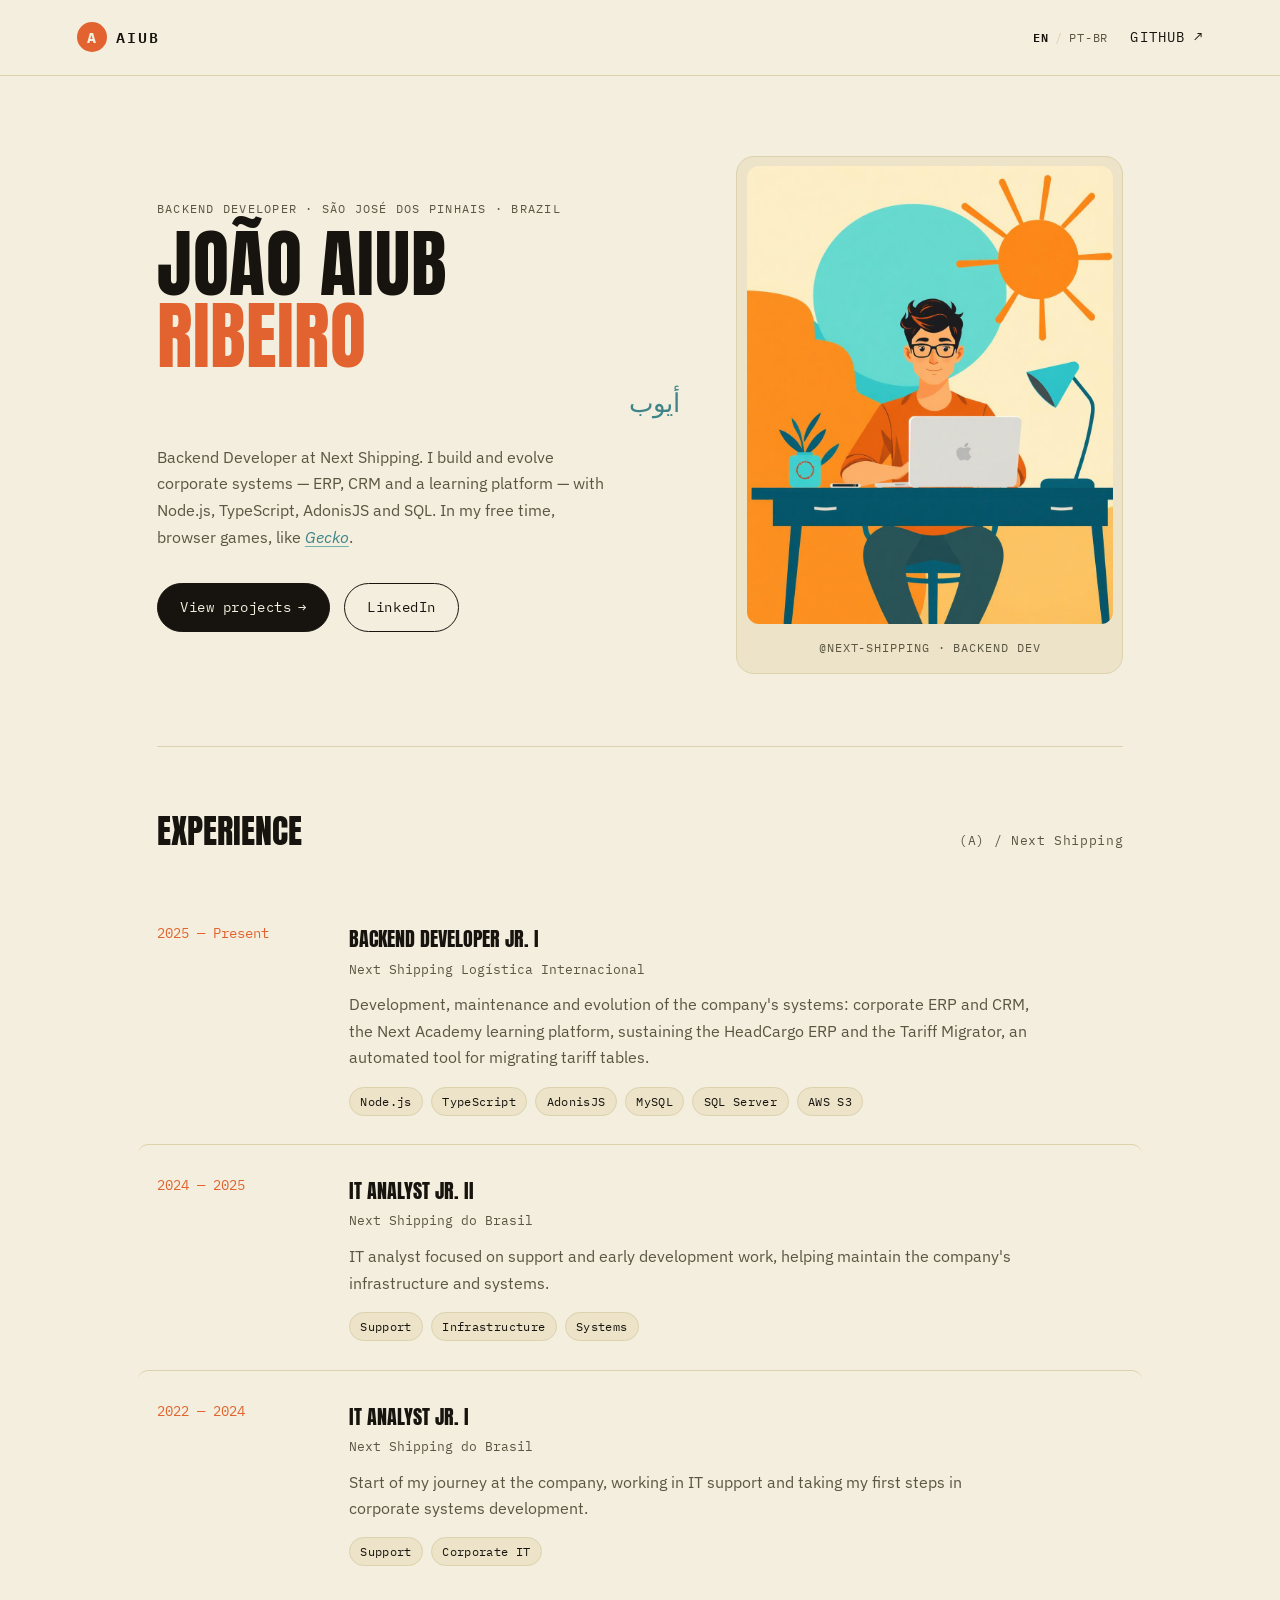
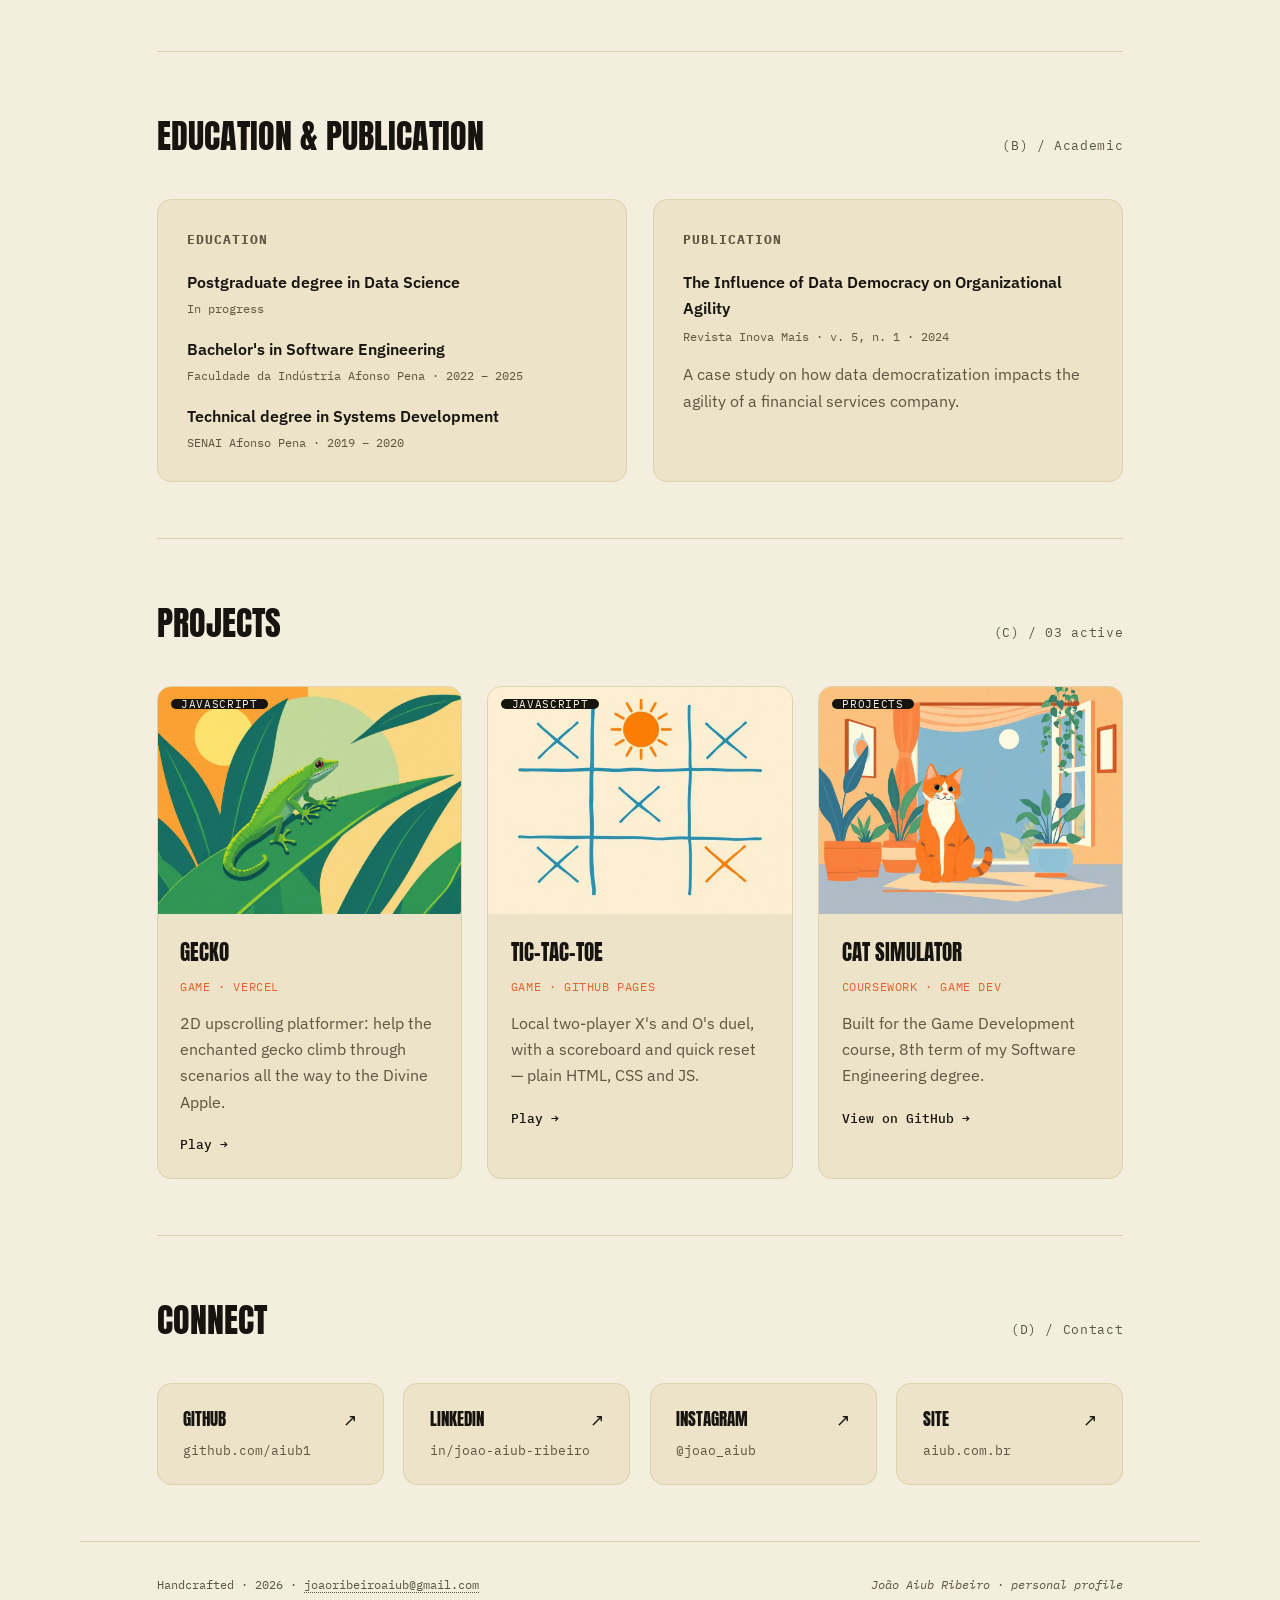
==== index.html @ 694c7167 "Add personal portfolio site (EN default, PT-BR toggle) Landing page with about/experience/education/" ====
<!DOCTYPE html>
<html lang="en">
<head>
<meta charset="UTF-8">
<meta name="viewport" content="width=device-width, initial-scale=1.0">
<title>João Aiub Ribeiro — Backend Developer</title>
<meta name="description" content="Portfolio of João Aiub Ribeiro, Backend Developer working with Node.js and TypeScript.">
<link rel="icon" href="data:image/svg+xml,<svg xmlns=%22http://www.w3.org/2000/svg%22 viewBox=%220 0 100 100%22><rect width=%22100%22 height=%22100%22 rx=%2220%22 fill=%22%23E2632F%22/><text x=%2250%22 y=%2270%22 font-size=%2260%22 font-family=%22sans-serif%22 font-weight=%22900%22 fill=%22%23FBF6E9%22 text-anchor=%22middle%22>A</text></svg>">
<link rel="preconnect" href="https://fonts.googleapis.com">
<link rel="preconnect" href="https://fonts.gstatic.com" crossorigin>
<link href="https://fonts.googleapis.com/css2?family=Anton&family=IBM+Plex+Mono:wght@400;500;600&family=IBM+Plex+Sans:wght@400;500;600;700&display=swap" rel="stylesheet">
<link rel="stylesheet" href="style.css">
</head>
<body>

<header class="nav">
  <a href="#top" class="brand">
    <span class="brand-mark">A</span>
    <span class="brand-word">AIUB</span>
  </a>
  <div class="nav-right">
    <div class="lang-switch">
      <span class="lang-current">EN</span>
      <span class="lang-sep">/</span>
      <a href="pt.html">PT-BR</a>
    </div>
    <a class="nav-link" href="https://github.com/aiub1" target="_blank" rel="noopener">GITHUB <span class="arrow">↗</span></a>
  </div>
</header>

<main>

  <section id="top" class="hero">
    <div class="hero-text">
      <p class="eyebrow">Backend Developer · São José dos Pinhais · Brazil</p>
      <h1 class="hero-name">
        JOÃO AIUB<br><span class="accent-ink">RIBEIRO</span>
      </h1>
      <p class="hero-arabic" dir="rtl" lang="ar">أيوب</p>
      <p class="hero-desc">
        Backend Developer at Next Shipping. I build and evolve corporate systems —
        ERP, CRM and a learning platform — with Node.js, TypeScript, AdonisJS and SQL.
        In my free time, browser games, like
        <a class="inline-link" href="https://gecko-html.vercel.app" target="_blank" rel="noopener">Gecko</a>.
      </p>
      <div class="hero-actions">
        <a class="btn btn-solid" href="#projects">View projects <span class="arrow">→</span></a>
        <a class="btn btn-outline" href="https://www.linkedin.com/in/joao-aiub-ribeiro-6a6522212" target="_blank" rel="noopener">LinkedIn</a>
      </div>
    </div>

    <figure class="hero-figure">
      <img src="assets/hero-desk.jpg" alt="Illustration of João working on a laptop, with a sun and a plant around him">
      <figcaption>@next-shipping · backend dev</figcaption>
    </figure>
  </section>

  <section class="section" id="experience">
    <div class="section-head">
      <h2>Experience</h2>
      <span class="section-index">(A) / Next Shipping</span>
    </div>

    <ol class="timeline">
      <li class="timeline-item">
        <div class="timeline-when">2025 — Present</div>
        <div class="timeline-body">
          <h3>Backend Developer Jr. I</h3>
          <p class="timeline-org">Next Shipping Logística Internacional</p>
          <p>Development, maintenance and evolution of the company's systems: corporate ERP and CRM, the Next Academy learning platform, sustaining the HeadCargo ERP and the Tariff Migrator, an automated tool for migrating tariff tables.</p>
          <div class="tags">
            <span>Node.js</span><span>TypeScript</span><span>AdonisJS</span><span>MySQL</span><span>SQL Server</span><span>AWS S3</span>
          </div>
        </div>
      </li>
      <li class="timeline-item">
        <div class="timeline-when">2024 — 2025</div>
        <div class="timeline-body">
          <h3>IT Analyst Jr. II</h3>
          <p class="timeline-org">Next Shipping do Brasil</p>
          <p>IT analyst focused on support and early development work, helping maintain the company's infrastructure and systems.</p>
          <div class="tags">
            <span>Support</span><span>Infrastructure</span><span>Systems</span>
          </div>
        </div>
      </li>
      <li class="timeline-item">
        <div class="timeline-when">2022 — 2024</div>
        <div class="timeline-body">
          <h3>IT Analyst Jr. I</h3>
          <p class="timeline-org">Next Shipping do Brasil</p>
          <p>Start of my journey at the company, working in IT support and taking my first steps in corporate systems development.</p>
          <div class="tags">
            <span>Support</span><span>Corporate IT</span>
          </div>
        </div>
      </li>
    </ol>
  </section>

  <section class="section" id="education">
    <div class="section-head">
      <h2>Education &amp; Publication</h2>
      <span class="section-index">(B) / Academic</span>
    </div>

    <div class="grid-2">
      <div class="card">
        <h3 class="card-label">Education</h3>
        <div class="edu-item">
          <p class="edu-title">Postgraduate degree in Data Science</p>
          <p class="edu-meta">In progress</p>
        </div>
        <div class="edu-item">
          <p class="edu-title">Bachelor's in Software Engineering</p>
          <p class="edu-meta">Faculdade da Indústria Afonso Pena · 2022 – 2025</p>
        </div>
        <div class="edu-item">
          <p class="edu-title">Technical degree in Systems Development</p>
          <p class="edu-meta">SENAI Afonso Pena · 2019 – 2020</p>
        </div>
      </div>

      <div class="card">
        <h3 class="card-label">Publication</h3>
        <p class="pub-title">The Influence of Data Democracy on Organizational Agility</p>
        <p class="edu-meta">Revista Inova Mais · v. 5, n. 1 · 2024</p>
        <p class="pub-desc">A case study on how data democratization impacts the agility of a financial services company.</p>
      </div>
    </div>
  </section>

  <section class="section" id="projects">
    <div class="section-head">
      <h2>Projects</h2>
      <span class="section-index">(C) / 03 active</span>
    </div>

    <div class="projects-grid">

      <a class="project-card" href="https://gecko-html.vercel.app" target="_blank" rel="noopener">
        <div class="project-media">
          <span class="chip">JavaScript</span>
          <img src="assets/project-gecko.jpg" alt="Illustration of a green gecko on a leaf, from the Jumping Gecko game">
        </div>
        <div class="project-body">
          <h3>Gecko</h3>
          <p class="project-sub">Game · Vercel</p>
          <p>2D upscrolling platformer: help the enchanted gecko climb through scenarios all the way to the Divine Apple.</p>
          <span class="project-link">Play <span class="arrow">→</span></span>
        </div>
      </a>

      <a class="project-card" href="https://aiub1.github.io/jogo_da_velha/" target="_blank" rel="noopener">
        <div class="project-media">
          <span class="chip">JavaScript</span>
          <img src="assets/project-tictactoe.jpg" alt="Illustration of a hand-drawn tic-tac-toe board with orange X and blue O">
        </div>
        <div class="project-body">
          <h3>Tic-Tac-Toe</h3>
          <p class="project-sub">Game · GitHub Pages</p>
          <p>Local two-player X's and O's duel, with a scoreboard and quick reset — plain HTML, CSS and JS.</p>
          <span class="project-link">Play <span class="arrow">→</span></span>
        </div>
      </a>

      <a class="project-card" href="https://github.com/aiub1/cat_simulator" target="_blank" rel="noopener">
        <div class="project-media">
          <span class="chip">Projects</span>
          <img src="assets/project-cat.jpg" alt="Illustration of an orange cat sitting in a room with plants and a moonlit window">
        </div>
        <div class="project-body">
          <h3>Cat Simulator</h3>
          <p class="project-sub">Coursework · Game Dev</p>
          <p>Built for the Game Development course, 8th term of my Software Engineering degree.</p>
          <span class="project-link">View on GitHub <span class="arrow">→</span></span>
        </div>
      </a>

    </div>
  </section>

  <section class="section" id="connect">
    <div class="section-head">
      <h2>Connect</h2>
      <span class="section-index">(D) / Contact</span>
    </div>

    <div class="grid-4">
      <a class="contact-card" href="https://github.com/aiub1" target="_blank" rel="noopener">
        <span class="contact-title">GitHub<span class="arrow">↗</span></span>
        <span class="contact-meta">github.com/aiub1</span>
      </a>
      <a class="contact-card" href="https://www.linkedin.com/in/joao-aiub-ribeiro-6a6522212" target="_blank" rel="noopener">
        <span class="contact-title">LinkedIn<span class="arrow">↗</span></span>
        <span class="contact-meta">in/joao-aiub-ribeiro</span>
      </a>
      <a class="contact-card" href="https://instagram.com/joao_aiub" target="_blank" rel="noopener">
        <span class="contact-title">Instagram<span class="arrow">↗</span></span>
        <span class="contact-meta">@joao_aiub</span>
      </a>
      <a class="contact-card" href="#top">
        <span class="contact-title">Site<span class="arrow">↗</span></span>
        <span class="contact-meta">aiub.com.br</span>
      </a>
    </div>
  </section>

</main>

<footer class="footer">
  <span>Handcrafted · <span id="year"></span> · <a class="footer-mail" href="mailto:joaoribeiroaiub@gmail.com">joaoribeiroaiub@gmail.com</a></span>
  <span class="footer-sig">João Aiub Ribeiro · personal profile</span>
</footer>

<script src="script.js"></script>
</body>
</html>
---- style.css ----
:root {
  --bg: #F3EEDD;
  --surface: #ECE3C8;
  --ink: #17140F;
  --ink-soft: #5B5642;
  --accent: #E2632F;
  --accent-2: #6FB3AE;
  --accent-2-dark: #3E8489;
  --leaf: #5C9E68;
  --terracotta: #B9622E;
  --line: #DCD2AE;

  --font-display: 'Anton', 'Archivo Black', sans-serif;
  --font-body: 'IBM Plex Sans', sans-serif;
  --font-mono: 'IBM Plex Mono', monospace;
}

* { box-sizing: border-box; }

html { scroll-behavior: smooth; }

body {
  margin: 0;
  background: var(--bg);
  color: var(--ink);
  font-family: var(--font-body);
  line-height: 1.65;
}

a { color: inherit; }

.arrow { display: inline-block; transition: transform 0.15s ease; }
a:hover .arrow { transform: translateX(3px); }

/* Nav */
.nav {
  position: sticky;
  top: 0;
  z-index: 20;
  display: flex;
  align-items: center;
  justify-content: space-between;
  padding: 1.4rem 6vw;
  background: var(--bg);
  border-bottom: 1px solid var(--line);
}

.brand { display: flex; align-items: center; gap: 0.6rem; text-decoration: none; }
.brand-mark {
  width: 30px; height: 30px;
  border-radius: 50%;
  background: var(--accent);
  color: var(--bg);
  display: flex; align-items: center; justify-content: center;
  font-family: var(--font-mono);
  font-weight: 700;
  font-size: 0.95rem;
}
.brand-word {
  font-family: var(--font-mono);
  font-weight: 600;
  letter-spacing: 0.12em;
  font-size: 0.95rem;
}

.nav-right { display: flex; align-items: center; gap: 1.4rem; }

.nav-link {
  font-family: var(--font-mono);
  font-size: 0.85rem;
  letter-spacing: 0.08em;
  text-decoration: none;
  color: var(--ink);
}
.nav-link:hover { color: var(--accent); }

.lang-switch {
  display: flex;
  align-items: center;
  gap: 0.4rem;
  font-family: var(--font-mono);
  font-size: 0.78rem;
  letter-spacing: 0.06em;
  color: var(--ink-soft);
}
.lang-switch a { text-decoration: none; color: var(--ink-soft); }
.lang-switch a:hover { color: var(--accent); }
.lang-switch .lang-current { color: var(--ink); font-weight: 600; }
.lang-switch .lang-sep { color: var(--line); }

main { max-width: 1120px; margin: 0 auto; padding: 0 6vw; }

/* Hero */
.hero {
  display: grid;
  grid-template-columns: 1.15fr 0.85fr;
  gap: 3.5rem;
  align-items: center;
  padding: 5rem 0 4.5rem;
}

.eyebrow {
  font-family: var(--font-mono);
  text-transform: uppercase;
  letter-spacing: 0.1em;
  font-size: 0.78rem;
  color: var(--ink-soft);
  margin: 0 0 0.6rem;
}

.hero-name {
  font-family: var(--font-display);
  font-weight: 400;
  font-size: clamp(2.6rem, 6.4vw, 4.6rem);
  line-height: 0.98;
  letter-spacing: 0.01em;
  text-transform: uppercase;
  margin: 0 0 0.6rem;
  text-wrap: balance;
}
.accent-ink { color: var(--accent); }

.hero-arabic {
  font-size: 1.6rem;
  color: var(--accent-2-dark);
  margin: 0 0 1.2rem;
}

.hero-desc {
  max-width: 46ch;
  color: var(--ink-soft);
  font-size: 1.02rem;
  margin: 0 0 2rem;
}

.inline-link {
  font-style: italic;
  color: var(--accent-2-dark);
  text-decoration: underline;
  text-decoration-color: var(--accent-2);
  text-underline-offset: 3px;
}

.hero-actions { display: flex; gap: 0.9rem; flex-wrap: wrap; }

.btn {
  display: inline-flex;
  align-items: center;
  gap: 0.4rem;
  padding: 0.75rem 1.4rem;
  border-radius: 999px;
  font-family: var(--font-mono);
  font-size: 0.85rem;
  letter-spacing: 0.04em;
  text-decoration: none;
  border: 1.5px solid var(--ink);
  transition: transform 0.15s ease, background 0.15s ease, color 0.15s ease;
}
.btn:hover { transform: translateY(-2px); }

.btn-solid { background: var(--ink); color: var(--bg); }
.btn-solid:hover { background: var(--accent); border-color: var(--accent); color: var(--bg); }

.btn-outline { background: transparent; color: var(--ink); }
.btn-outline:hover { background: var(--ink); color: var(--bg); }

.hero-figure {
  margin: 0;
  background: var(--surface);
  border: 1px solid var(--line);
  border-radius: 18px;
  padding: 0.6rem 0.6rem 1rem;
}
.hero-figure img {
  width: 100%;
  height: auto;
  display: block;
  border-radius: 12px;
}
.hero-figure figcaption {
  margin-top: 0.9rem;
  font-family: var(--font-mono);
  font-size: 0.72rem;
  letter-spacing: 0.08em;
  text-transform: uppercase;
  color: var(--ink-soft);
  text-align: center;
}

/* Sections */
.section { padding: 3.5rem 0; border-top: 1px solid var(--line); }

.section-head {
  display: flex;
  align-items: baseline;
  justify-content: space-between;
  gap: 1rem;
  margin-bottom: 2.2rem;
  flex-wrap: wrap;
}

.section-head h2 {
  font-family: var(--font-display);
  font-weight: 400;
  text-transform: uppercase;
  font-size: clamp(1.6rem, 3vw, 2.1rem);
  margin: 0;
}

.section-index {
  font-family: var(--font-mono);
  font-size: 0.8rem;
  letter-spacing: 0.05em;
  color: var(--ink-soft);
}

/* Timeline */
.timeline { list-style: none; margin: 0; padding: 0; }

.timeline-item {
  display: grid;
  grid-template-columns: 160px 1fr;
  gap: 2rem;
  padding: 1.8rem 1.2rem;
  margin: 0 -1.2rem;
  border-top: 1px solid var(--line);
  border-radius: 10px;
  transition: background 0.18s ease;
}
.timeline-item:first-child { border-top: none; }
.timeline-item:hover { background: var(--surface); }

.timeline-when {
  font-family: var(--font-mono);
  font-size: 0.85rem;
  color: var(--accent);
  white-space: nowrap;
}

.timeline-body h3 {
  font-family: var(--font-display);
  font-weight: 400;
  text-transform: uppercase;
  font-size: 1.25rem;
  margin: 0 0 0.2rem;
}

.timeline-org {
  font-family: var(--font-mono);
  font-size: 0.82rem;
  color: var(--ink-soft);
  margin: 0 0 0.7rem;
}

.timeline-body p:not(.timeline-org) { margin: 0 0 1rem; color: var(--ink-soft); max-width: 68ch; }

.tags { display: flex; flex-wrap: wrap; gap: 0.5rem; }
.tags span {
  font-family: var(--font-mono);
  font-size: 0.72rem;
  letter-spacing: 0.03em;
  background: var(--surface);
  border: 1px solid var(--line);
  padding: 0.25rem 0.65rem;
  border-radius: 999px;
  color: var(--ink);
}

/* Grids */
.grid-2 { display: grid; grid-template-columns: 1fr 1fr; gap: 1.6rem; }
.grid-4 { display: grid; grid-template-columns: repeat(4, 1fr); gap: 1.2rem; }

.card {
  background: var(--surface);
  border: 1px solid var(--line);
  border-radius: 14px;
  padding: 1.8rem;
}

.card-label {
  font-family: var(--font-mono);
  text-transform: uppercase;
  letter-spacing: 0.08em;
  font-size: 0.8rem;
  color: var(--ink-soft);
  margin: 0 0 1.2rem;
}

.edu-item { margin-bottom: 1.1rem; }
.edu-item:last-child { margin-bottom: 0; }
.edu-title { font-weight: 600; margin: 0; }
.edu-meta { font-family: var(--font-mono); font-size: 0.78rem; color: var(--ink-soft); margin: 0.15rem 0 0; }

.pub-title { font-weight: 600; margin: 0 0 0.3rem; }
.pub-desc { color: var(--ink-soft); margin: 0.9rem 0 0; }

/* Projects */
.projects-grid {
  display: grid;
  grid-template-columns: repeat(auto-fit, minmax(280px, 1fr));
  gap: 1.6rem;
}

.project-card {
  background: var(--surface);
  border: 1px solid var(--line);
  border-radius: 14px;
  overflow: hidden;
  display: flex;
  flex-direction: column;
  text-decoration: none;
  color: inherit;
  cursor: pointer;
  transition: transform 0.18s ease, box-shadow 0.18s ease;
}
.project-card:hover {
  transform: translateY(-4px);
  box-shadow: 0 12px 24px -12px rgba(23, 20, 15, 0.35);
}
.project-card:hover .project-link { color: var(--accent); }

.project-media { position: relative; line-height: 0; }
.project-media img {
  width: 100%;
  aspect-ratio: 4 / 3;
  object-fit: cover;
  display: block;
}

.chip {
  position: absolute;
  top: 0.8rem;
  left: 0.8rem;
  z-index: 1;
  font-family: var(--font-mono);
  font-size: 0.68rem;
  text-transform: uppercase;
  letter-spacing: 0.06em;
  background: var(--ink);
  color: var(--bg);
  padding: 0.3rem 0.65rem;
  border-radius: 999px;
}

.project-body { padding: 1.4rem; display: flex; flex-direction: column; gap: 0.4rem; }
.project-body h3 {
  font-family: var(--font-display);
  font-weight: 400;
  text-transform: uppercase;
  font-size: 1.3rem;
  margin: 0;
}
.project-sub {
  font-family: var(--font-mono);
  font-size: 0.75rem;
  letter-spacing: 0.05em;
  text-transform: uppercase;
  color: var(--accent);
  margin: 0 0 0.4rem;
}
.project-body p:not(.project-sub) { color: var(--ink-soft); margin: 0 0 0.8rem; }

.project-link {
  font-family: var(--font-mono);
  font-size: 0.82rem;
  text-decoration: none;
  color: var(--ink);
  font-weight: 500;
}
.project-link:hover { color: var(--accent); }

/* Contact */
.contact-card {
  display: flex;
  flex-direction: column;
  gap: 0.4rem;
  background: var(--surface);
  border: 1px solid var(--line);
  border-radius: 14px;
  padding: 1.4rem 1.6rem;
  text-decoration: none;
  transition: border-color 0.15s ease, transform 0.15s ease;
}
.contact-card:hover { border-color: var(--accent); transform: translateY(-3px); }

.contact-title {
  font-family: var(--font-display);
  font-weight: 400;
  text-transform: uppercase;
  font-size: 1.05rem;
  display: flex;
  justify-content: space-between;
  align-items: center;
}
.contact-meta { font-family: var(--font-mono); font-size: 0.8rem; color: var(--ink-soft); }

/* Footer */
.footer {
  max-width: 1120px;
  margin: 0 auto;
  padding: 2rem 6vw 3rem;
  display: flex;
  justify-content: space-between;
  flex-wrap: wrap;
  gap: 0.6rem;
  font-family: var(--font-mono);
  font-size: 0.78rem;
  color: var(--ink-soft);
  border-top: 1px solid var(--line);
}
.footer-sig { font-style: italic; }
.footer-mail { text-decoration: none; border-bottom: 1px dotted var(--ink-soft); }
.footer-mail:hover { color: var(--accent); border-color: var(--accent); }

@media (max-width: 860px) {
  .hero { grid-template-columns: 1fr; padding-top: 3rem; }
  .hero-figure { max-width: 380px; }
  .grid-2, .grid-4 { grid-template-columns: 1fr 1fr; }
  .timeline-item { grid-template-columns: 1fr; gap: 0.5rem; }
}
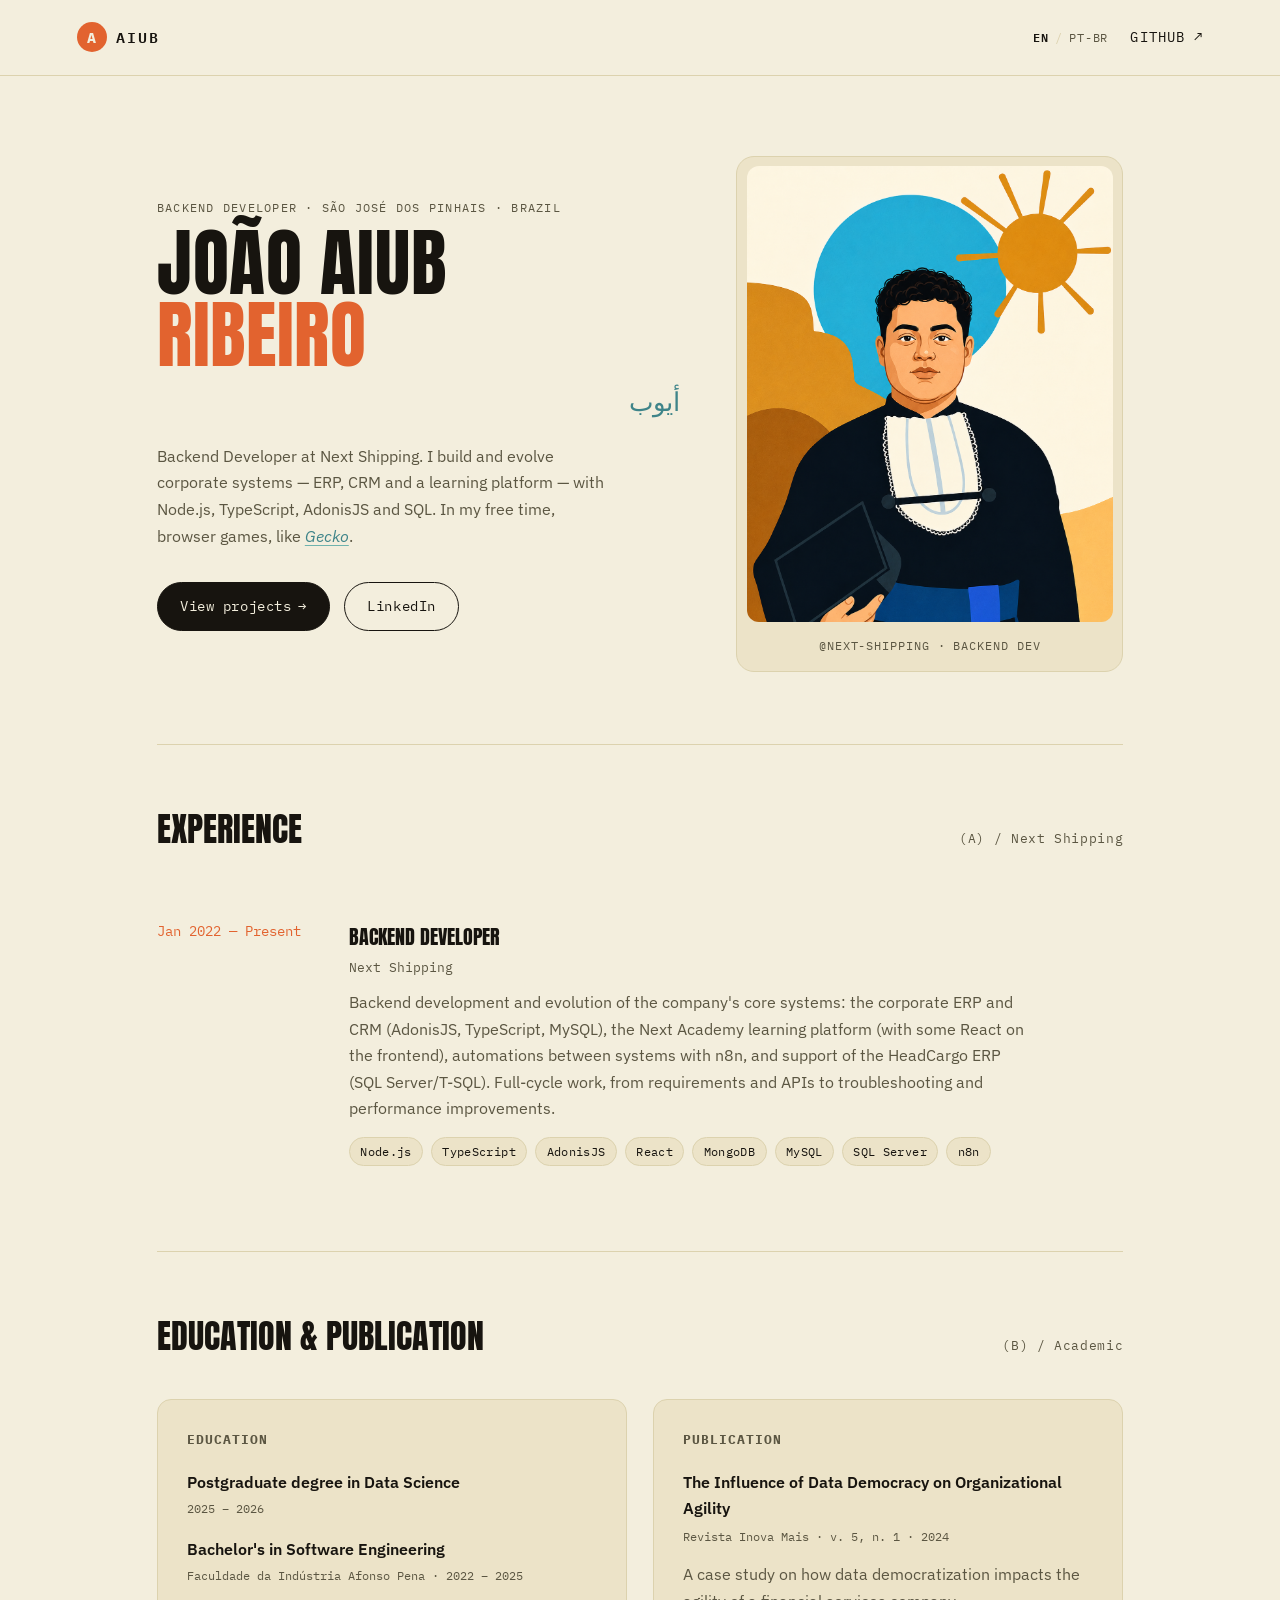
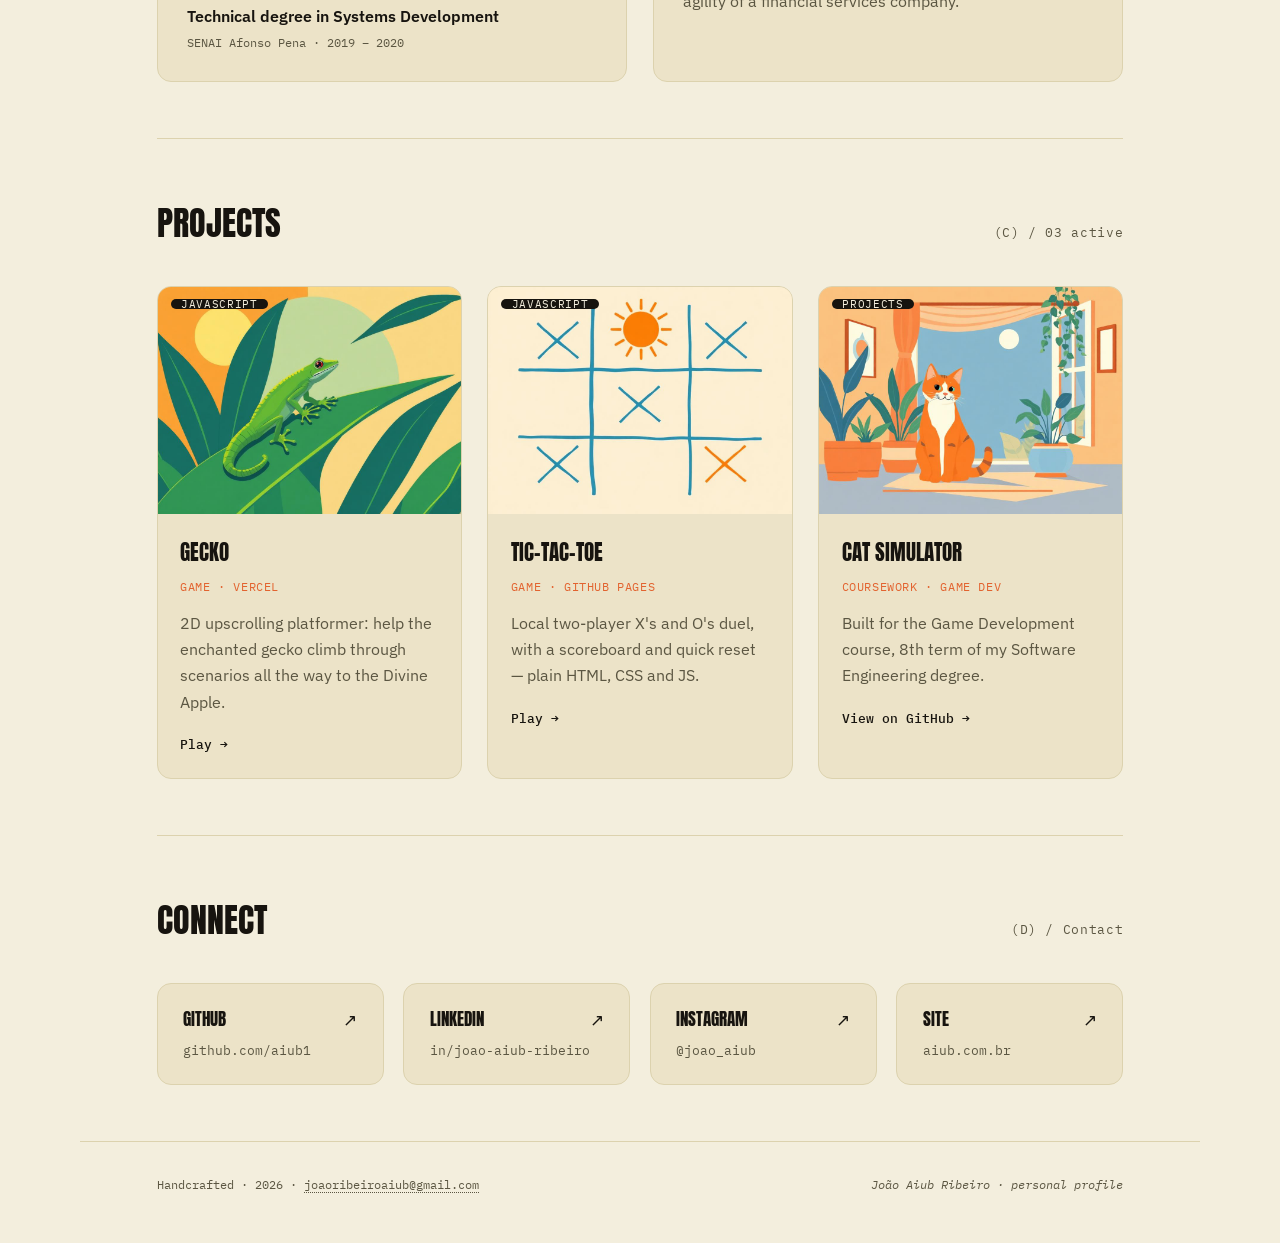
==== commit 26187f3c: "updating experience" ====
--- a/index.html
+++ b/index.html
@@ -45,7 +45,7 @@
       </p>
       <div class="hero-actions">
         <a class="btn btn-solid" href="#projects">View projects <span class="arrow">→</span></a>
-        <a class="btn btn-outline" href="https://www.linkedin.com/in/joao-aiub-ribeiro-6a6522212" target="_blank" rel="noopener">LinkedIn</a>
+        <a class="btn btn-outline" href="https://www.linkedin.com/in/joao-aiub-ribeiro-6a6522212/?locale=en-US" target="_blank" rel="noopener">LinkedIn</a>
       </div>
     </div>
 
@@ -63,35 +63,13 @@
 
     <ol class="timeline">
       <li class="timeline-item">
-        <div class="timeline-when">2025 — Present</div>
+        <div class="timeline-when">Jan 2022 — Present</div>
         <div class="timeline-body">
-          <h3>Backend Developer Jr. I</h3>
-          <p class="timeline-org">Next Shipping Logística Internacional</p>
-          <p>Development, maintenance and evolution of the company's systems: corporate ERP and CRM, the Next Academy learning platform, sustaining the HeadCargo ERP and the Tariff Migrator, an automated tool for migrating tariff tables.</p>
+          <h3>Backend Developer</h3>
+          <p class="timeline-org">Next Shipping</p>
+          <p>Backend development and evolution of the company's core systems: the corporate ERP and CRM (AdonisJS, TypeScript, MySQL), the Next Academy learning platform (with some React on the frontend), automations between systems with n8n, and support of the HeadCargo ERP (SQL Server/T-SQL). Full-cycle work, from requirements and APIs to troubleshooting and performance improvements.</p>
           <div class="tags">
-            <span>Node.js</span><span>TypeScript</span><span>AdonisJS</span><span>MySQL</span><span>SQL Server</span><span>AWS S3</span>
-          </div>
-        </div>
-      </li>
-      <li class="timeline-item">
-        <div class="timeline-when">2024 — 2025</div>
-        <div class="timeline-body">
-          <h3>IT Analyst Jr. II</h3>
-          <p class="timeline-org">Next Shipping do Brasil</p>
-          <p>IT analyst focused on support and early development work, helping maintain the company's infrastructure and systems.</p>
-          <div class="tags">
-            <span>Support</span><span>Infrastructure</span><span>Systems</span>
-          </div>
-        </div>
-      </li>
-      <li class="timeline-item">
-        <div class="timeline-when">2022 — 2024</div>
-        <div class="timeline-body">
-          <h3>IT Analyst Jr. I</h3>
-          <p class="timeline-org">Next Shipping do Brasil</p>
-          <p>Start of my journey at the company, working in IT support and taking my first steps in corporate systems development.</p>
-          <div class="tags">
-            <span>Support</span><span>Corporate IT</span>
+            <span>Node.js</span><span>TypeScript</span><span>AdonisJS</span><span>React</span><span>MongoDB</span><span>MySQL</span><span>SQL Server</span><span>n8n</span>
           </div>
         </div>
       </li>
@@ -109,7 +87,7 @@
         <h3 class="card-label">Education</h3>
         <div class="edu-item">
           <p class="edu-title">Postgraduate degree in Data Science</p>
-          <p class="edu-meta">In progress</p>
+          <p class="edu-meta">2025 – 2026</p>
         </div>
         <div class="edu-item">
           <p class="edu-title">Bachelor's in Software Engineering</p>
@@ -191,7 +169,7 @@
         <span class="contact-title">GitHub<span class="arrow">↗</span></span>
         <span class="contact-meta">github.com/aiub1</span>
       </a>
-      <a class="contact-card" href="https://www.linkedin.com/in/joao-aiub-ribeiro-6a6522212" target="_blank" rel="noopener">
+      <a class="contact-card" href="https://www.linkedin.com/in/joao-aiub-ribeiro-6a6522212/?locale=en-US" target="_blank" rel="noopener">
         <span class="contact-title">LinkedIn<span class="arrow">↗</span></span>
         <span class="contact-meta">in/joao-aiub-ribeiro</span>
       </a>
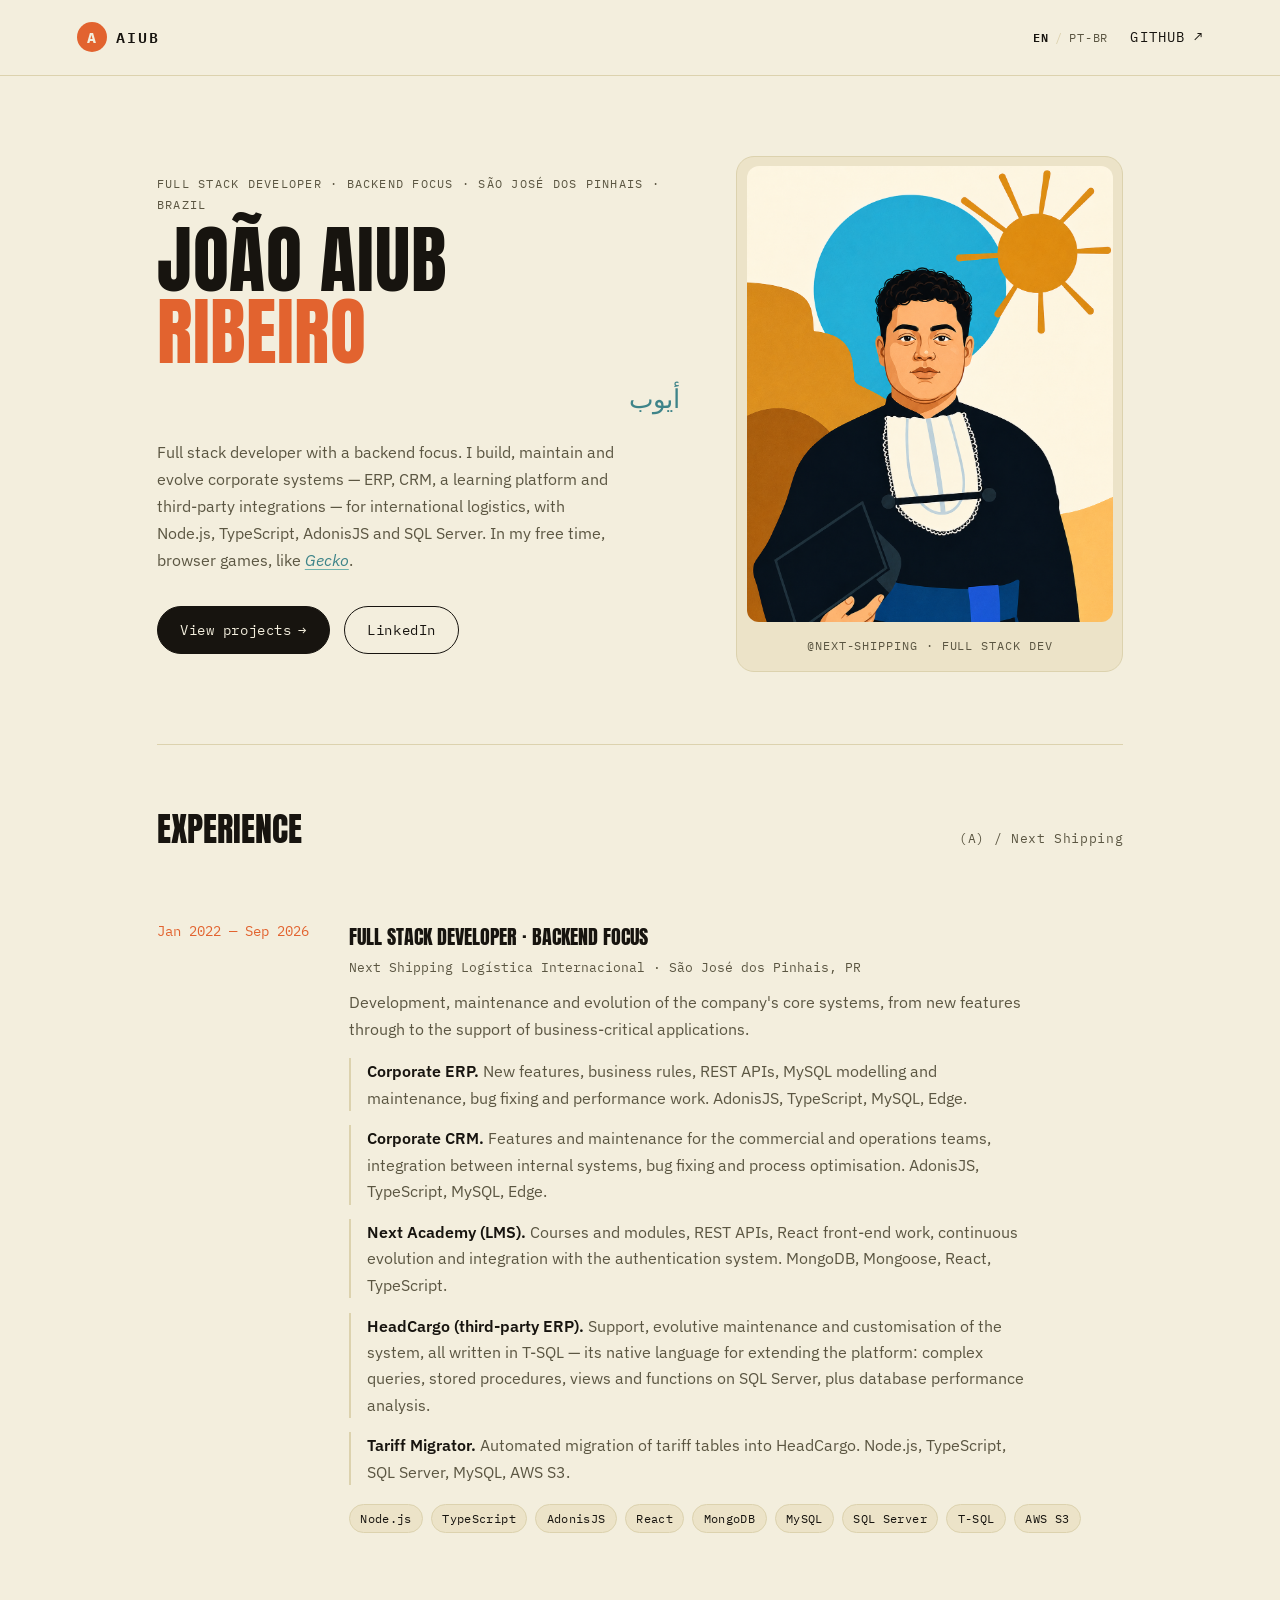
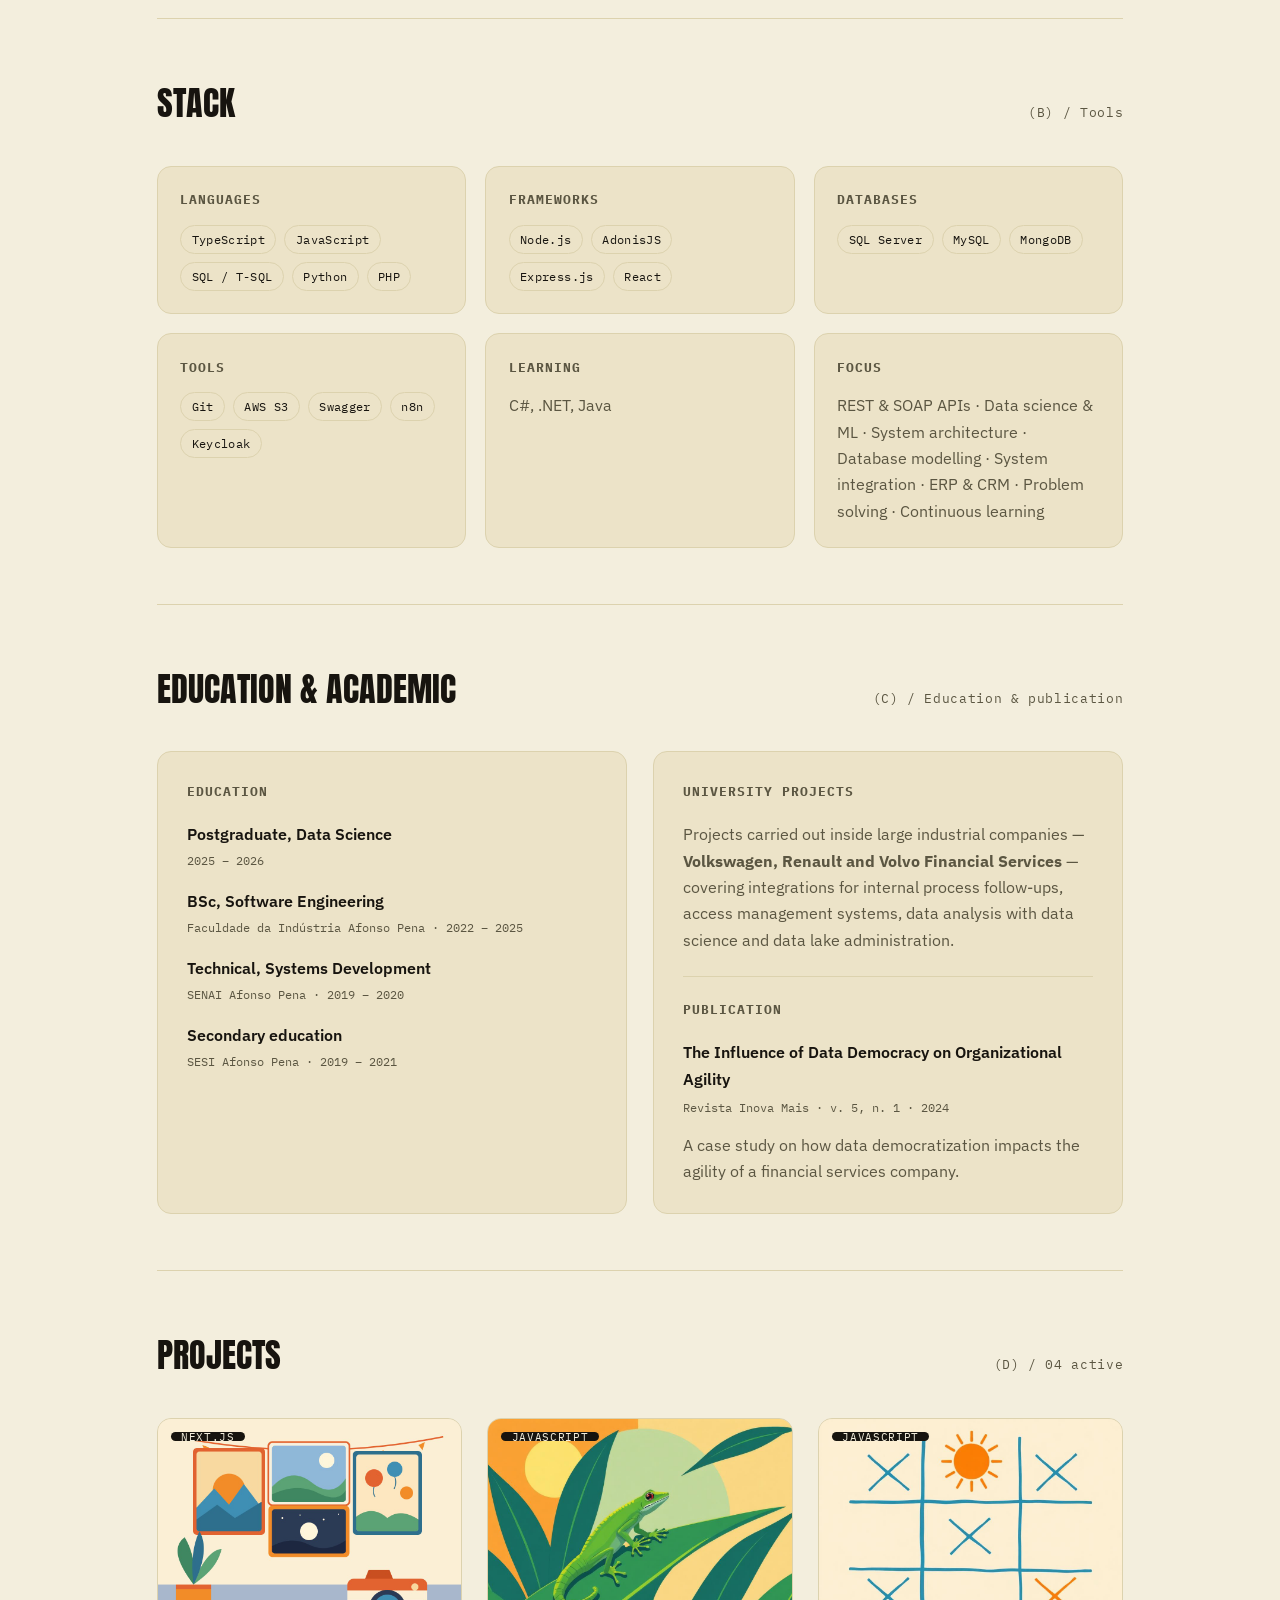
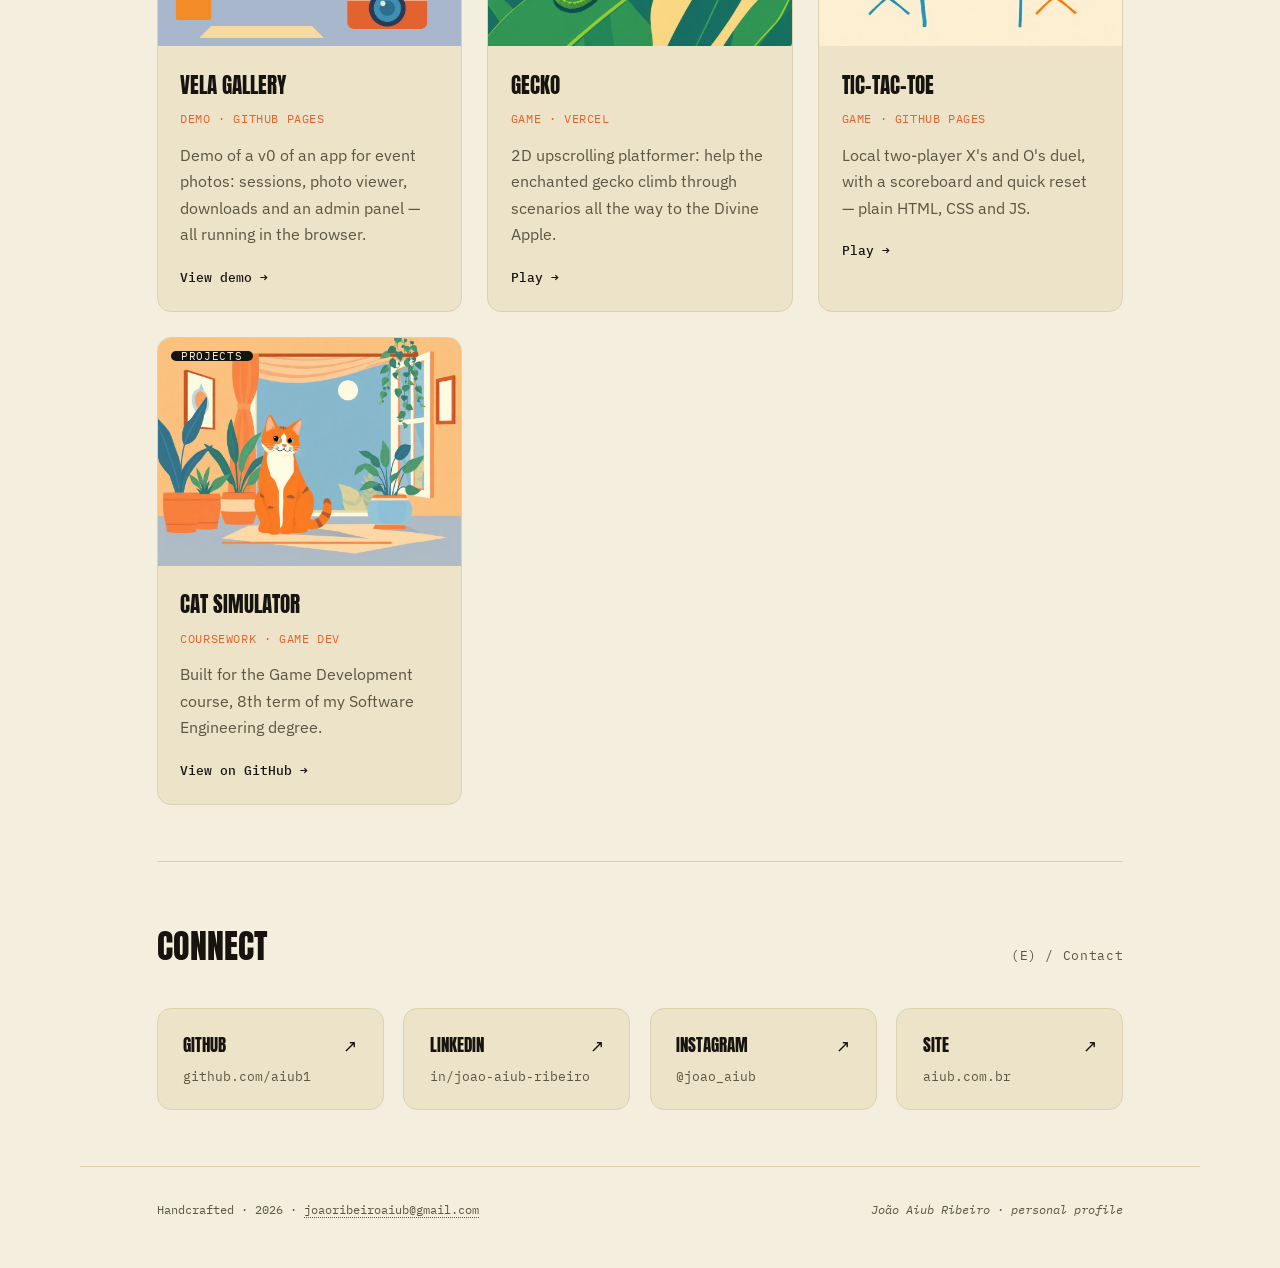
==== commit 48ffa4f0: "feat: update profissional informations" ====
--- a/index.html
+++ b/index.html
@@ -3,8 +3,8 @@
 <head>
 <meta charset="UTF-8">
 <meta name="viewport" content="width=device-width, initial-scale=1.0">
-<title>João Aiub Ribeiro — Backend Developer</title>
-<meta name="description" content="Portfolio of João Aiub Ribeiro, Backend Developer working with Node.js and TypeScript.">
+<title>João Aiub Ribeiro — Full Stack Developer</title>
+<meta name="description" content="Portfolio of João Aiub Ribeiro, Full Stack Developer with a backend focus, working with Node.js, TypeScript and SQL.">
 <link rel="icon" href="data:image/svg+xml,<svg xmlns=%22http://www.w3.org/2000/svg%22 viewBox=%220 0 100 100%22><rect width=%22100%22 height=%22100%22 rx=%2220%22 fill=%22%23E2632F%22/><text x=%2250%22 y=%2270%22 font-size=%2260%22 font-family=%22sans-serif%22 font-weight=%22900%22 fill=%22%23FBF6E9%22 text-anchor=%22middle%22>A</text></svg>">
 <link rel="preconnect" href="https://fonts.googleapis.com">
 <link rel="preconnect" href="https://fonts.gstatic.com" crossorigin>
@@ -32,15 +32,15 @@
 
   <section id="top" class="hero">
     <div class="hero-text">
-      <p class="eyebrow">Backend Developer · São José dos Pinhais · Brazil</p>
+      <p class="eyebrow">Full Stack Developer · Backend focus · São José dos Pinhais · Brazil</p>
       <h1 class="hero-name">
         JOÃO AIUB<br><span class="accent-ink">RIBEIRO</span>
       </h1>
       <p class="hero-arabic" dir="rtl" lang="ar">أيوب</p>
       <p class="hero-desc">
-        Backend Developer at Next Shipping. I build and evolve corporate systems —
-        ERP, CRM and a learning platform — with Node.js, TypeScript, AdonisJS and SQL.
-        In my free time, browser games, like
+        Full stack developer with a backend focus. I build, maintain and evolve corporate systems —
+        ERP, CRM, a learning platform and third-party integrations — for international logistics,
+        with Node.js, TypeScript, AdonisJS and SQL Server. In my free time, browser games, like
         <a class="inline-link" href="https://gecko-html.vercel.app" target="_blank" rel="noopener">Gecko</a>.
       </p>
       <div class="hero-actions">
@@ -51,7 +51,7 @@
 
     <figure class="hero-figure">
       <img src="assets/hero-desk.jpg" alt="Illustration of João working on a laptop, with a sun and a plant around him">
-      <figcaption>@next-shipping · backend dev</figcaption>
+      <figcaption>@next-shipping · full stack dev</figcaption>
     </figure>
   </section>
 
@@ -63,43 +63,91 @@
 
     <ol class="timeline">
       <li class="timeline-item">
-        <div class="timeline-when">Jan 2022 — Present</div>
+        <div class="timeline-when">Jan 2022 — Sep 2026</div>
         <div class="timeline-body">
-          <h3>Backend Developer</h3>
-          <p class="timeline-org">Next Shipping</p>
-          <p>Backend development and evolution of the company's core systems: the corporate ERP and CRM (AdonisJS, TypeScript, MySQL), the Next Academy learning platform (with some React on the frontend), automations between systems with n8n, and support of the HeadCargo ERP (SQL Server/T-SQL). Full-cycle work, from requirements and APIs to troubleshooting and performance improvements.</p>
+          <h3>Full Stack Developer · backend focus</h3>
+          <p class="timeline-org">Next Shipping Logística Internacional · São José dos Pinhais, PR</p>
+          <p>Development, maintenance and evolution of the company's core systems, from new features through to the support of business-critical applications.</p>
+          <ul class="work-list">
+            <li><strong>Corporate ERP.</strong> New features, business rules, REST APIs, MySQL modelling and maintenance, bug fixing and performance work. AdonisJS, TypeScript, MySQL, Edge.</li>
+            <li><strong>Corporate CRM.</strong> Features and maintenance for the commercial and operations teams, integration between internal systems, bug fixing and process optimisation. AdonisJS, TypeScript, MySQL, Edge.</li>
+            <li><strong>Next Academy (LMS).</strong> Courses and modules, REST APIs, React front-end work, continuous evolution and integration with the authentication system. MongoDB, Mongoose, React, TypeScript.</li>
+            <li><strong>HeadCargo (third-party ERP).</strong> Support, evolutive maintenance and customisation of the system, all written in T-SQL — its native language for extending the platform: complex queries, stored procedures, views and functions on SQL Server, plus database performance analysis.</li>
+            <li><strong>Tariff Migrator.</strong> Automated migration of tariff tables into HeadCargo. Node.js, TypeScript, SQL Server, MySQL, AWS S3.</li>
+          </ul>
           <div class="tags">
-            <span>Node.js</span><span>TypeScript</span><span>AdonisJS</span><span>React</span><span>MongoDB</span><span>MySQL</span><span>SQL Server</span><span>n8n</span>
+            <span>Node.js</span><span>TypeScript</span><span>AdonisJS</span><span>React</span><span>MongoDB</span><span>MySQL</span><span>SQL Server</span><span>T-SQL</span><span>AWS S3</span>
           </div>
         </div>
       </li>
     </ol>
   </section>
 
+  <section class="section" id="stack">
+    <div class="section-head">
+      <h2>Stack</h2>
+      <span class="section-index">(B) / Tools</span>
+    </div>
+
+    <div class="stack-grid">
+      <div class="card">
+        <h3 class="card-label">Languages</h3>
+        <div class="tags"><span>TypeScript</span><span>JavaScript</span><span>SQL / T-SQL</span><span>Python</span><span>PHP</span></div>
+      </div>
+      <div class="card">
+        <h3 class="card-label">Frameworks</h3>
+        <div class="tags"><span>Node.js</span><span>AdonisJS</span><span>Express.js</span><span>React</span></div>
+      </div>
+      <div class="card">
+        <h3 class="card-label">Databases</h3>
+        <div class="tags"><span>SQL Server</span><span>MySQL</span><span>MongoDB</span></div>
+      </div>
+      <div class="card">
+        <h3 class="card-label">Tools</h3>
+        <div class="tags"><span>Git</span><span>AWS S3</span><span>Swagger</span><span>n8n</span><span>Keycloak</span></div>
+      </div>
+      <div class="card">
+        <h3 class="card-label">Learning</h3>
+        <p class="card-text">C#, .NET, Java</p>
+      </div>
+      <div class="card">
+        <h3 class="card-label">Focus</h3>
+        <p class="card-text">REST &amp; SOAP APIs · Data science &amp; ML · System architecture · Database modelling · System integration · ERP &amp; CRM · Problem solving · Continuous learning</p>
+      </div>
+    </div>
+  </section>
+
   <section class="section" id="education">
     <div class="section-head">
-      <h2>Education &amp; Publication</h2>
-      <span class="section-index">(B) / Academic</span>
+      <h2>Education &amp; Academic</h2>
+      <span class="section-index">(C) / Education &amp; publication</span>
     </div>
 
     <div class="grid-2">
       <div class="card">
         <h3 class="card-label">Education</h3>
         <div class="edu-item">
-          <p class="edu-title">Postgraduate degree in Data Science</p>
+          <p class="edu-title">Postgraduate, Data Science</p>
           <p class="edu-meta">2025 – 2026</p>
         </div>
         <div class="edu-item">
-          <p class="edu-title">Bachelor's in Software Engineering</p>
+          <p class="edu-title">BSc, Software Engineering</p>
           <p class="edu-meta">Faculdade da Indústria Afonso Pena · 2022 – 2025</p>
         </div>
         <div class="edu-item">
-          <p class="edu-title">Technical degree in Systems Development</p>
+          <p class="edu-title">Technical, Systems Development</p>
           <p class="edu-meta">SENAI Afonso Pena · 2019 – 2020</p>
         </div>
-      </div>
-
-      <div class="card">
+        <div class="edu-item">
+          <p class="edu-title">Secondary education</p>
+          <p class="edu-meta">SESI Afonso Pena · 2019 – 2021</p>
+        </div>
+      </div>
+
+      <div class="card">
+        <h3 class="card-label">University projects</h3>
+        <p class="card-text">Projects carried out inside large industrial companies — <strong>Volkswagen, Renault and Volvo Financial Services</strong> — covering integrations for internal process follow-ups, access management systems, data analysis with data science and data lake administration.</p>
+        <hr class="card-sep">
         <h3 class="card-label">Publication</h3>
         <p class="pub-title">The Influence of Data Democracy on Organizational Agility</p>
         <p class="edu-meta">Revista Inova Mais · v. 5, n. 1 · 2024</p>
@@ -111,10 +159,23 @@
   <section class="section" id="projects">
     <div class="section-head">
       <h2>Projects</h2>
-      <span class="section-index">(C) / 03 active</span>
+      <span class="section-index">(D) / 04 active</span>
     </div>
 
     <div class="projects-grid">
+
+      <a class="project-card" href="https://aiub1.github.io/vela-gallery-demo/" target="_blank" rel="noopener">
+        <div class="project-media">
+          <span class="chip">Next.js</span>
+          <img src="assets/project-vela.jpg" alt="Illustration of framed event photos hung on a string above an orange camera and a potted plant">
+        </div>
+        <div class="project-body">
+          <h3>Vela Gallery</h3>
+          <p class="project-sub">Demo · GitHub Pages</p>
+          <p>Demo of a v0 of an app for event photos: sessions, photo viewer, downloads and an admin panel — all running in the browser.</p>
+          <span class="project-link">View demo <span class="arrow">→</span></span>
+        </div>
+      </a>
 
       <a class="project-card" href="https://gecko-html.vercel.app" target="_blank" rel="noopener">
         <div class="project-media">
@@ -161,7 +222,7 @@
   <section class="section" id="connect">
     <div class="section-head">
       <h2>Connect</h2>
-      <span class="section-index">(D) / Contact</span>
+      <span class="section-index">(E) / Contact</span>
     </div>
 
     <div class="grid-4">
--- a/style.css
+++ b/style.css
@@ -266,9 +266,23 @@
   color: var(--ink);
 }
 
+.work-list { list-style: none; margin: 0 0 1.2rem; padding: 0; display: grid; gap: 0.9rem; }
+.work-list li {
+  border-left: 2px solid var(--line);
+  padding-left: 1rem;
+  color: var(--ink-soft);
+  max-width: 68ch;
+}
+.work-list strong { color: var(--ink); font-weight: 600; }
+
 /* Grids */
 .grid-2 { display: grid; grid-template-columns: 1fr 1fr; gap: 1.6rem; }
 .grid-4 { display: grid; grid-template-columns: repeat(4, 1fr); gap: 1.2rem; }
+
+.stack-grid { display: grid; grid-template-columns: repeat(auto-fit, minmax(240px, 1fr)); gap: 1.2rem; }
+.stack-grid .card { padding: 1.4rem; }
+.stack-grid .card-label { margin-bottom: 0.9rem; }
+.card-text { margin: 0; color: var(--ink-soft); }
 
 .card {
   background: var(--surface);
@@ -292,6 +306,7 @@
 .edu-meta { font-family: var(--font-mono); font-size: 0.78rem; color: var(--ink-soft); margin: 0.15rem 0 0; }
 
 .pub-title { font-weight: 600; margin: 0 0 0.3rem; }
+.card-sep { border: 0; border-top: 1px solid var(--line); margin: 1.4rem 0; }
 .pub-desc { color: var(--ink-soft); margin: 0.9rem 0 0; }
 
 /* Projects */
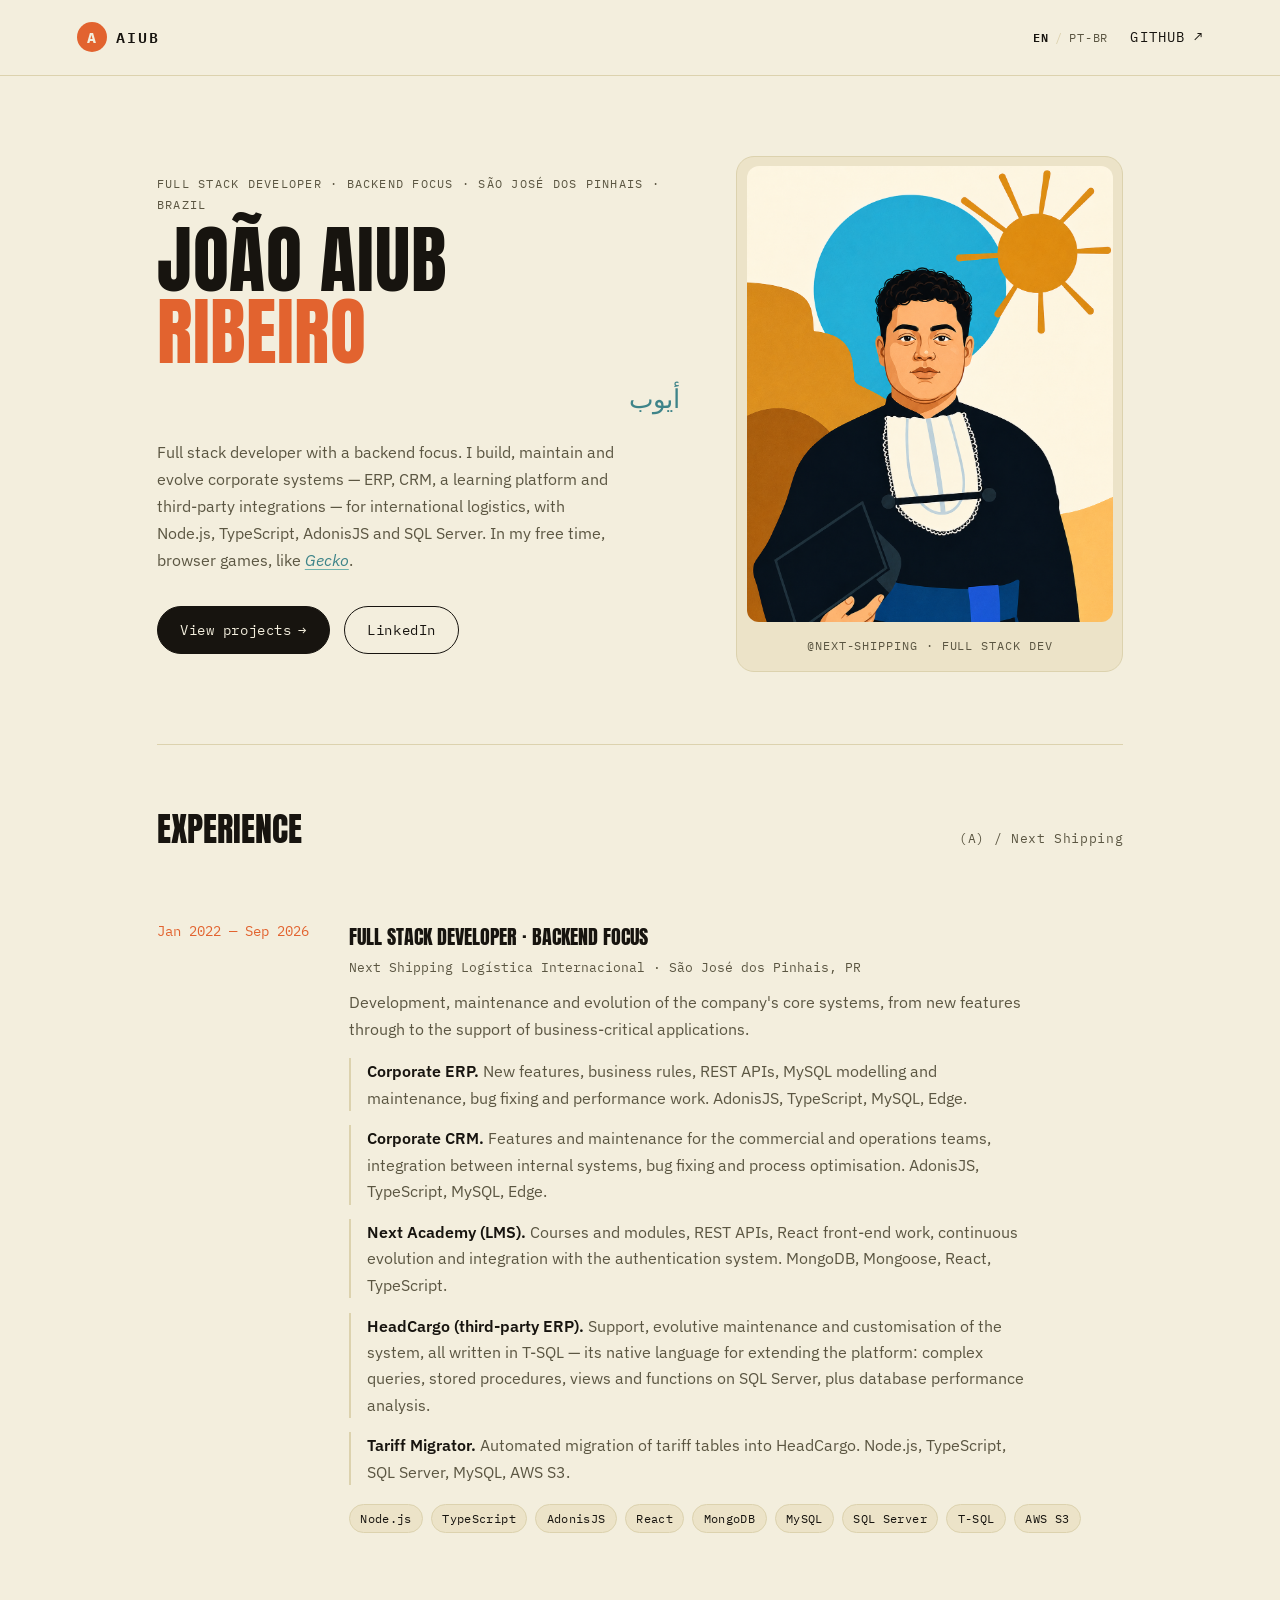
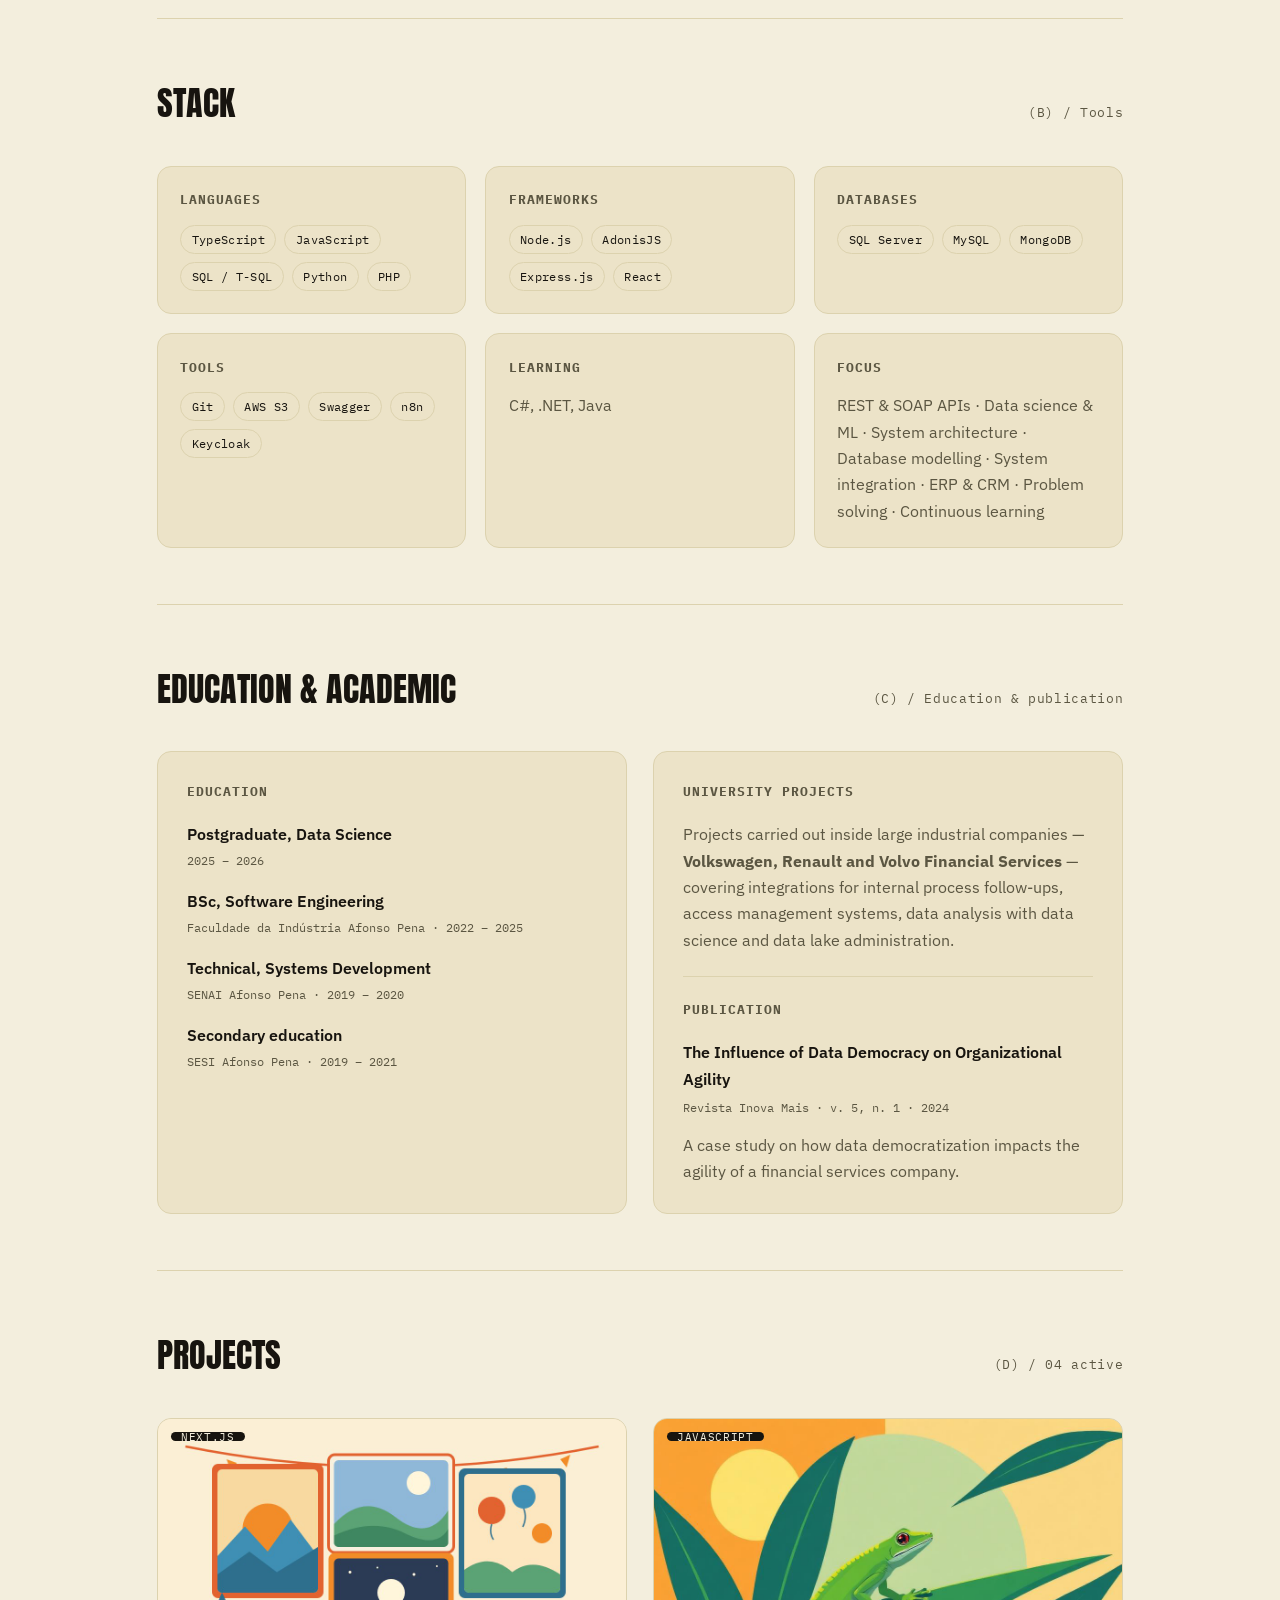
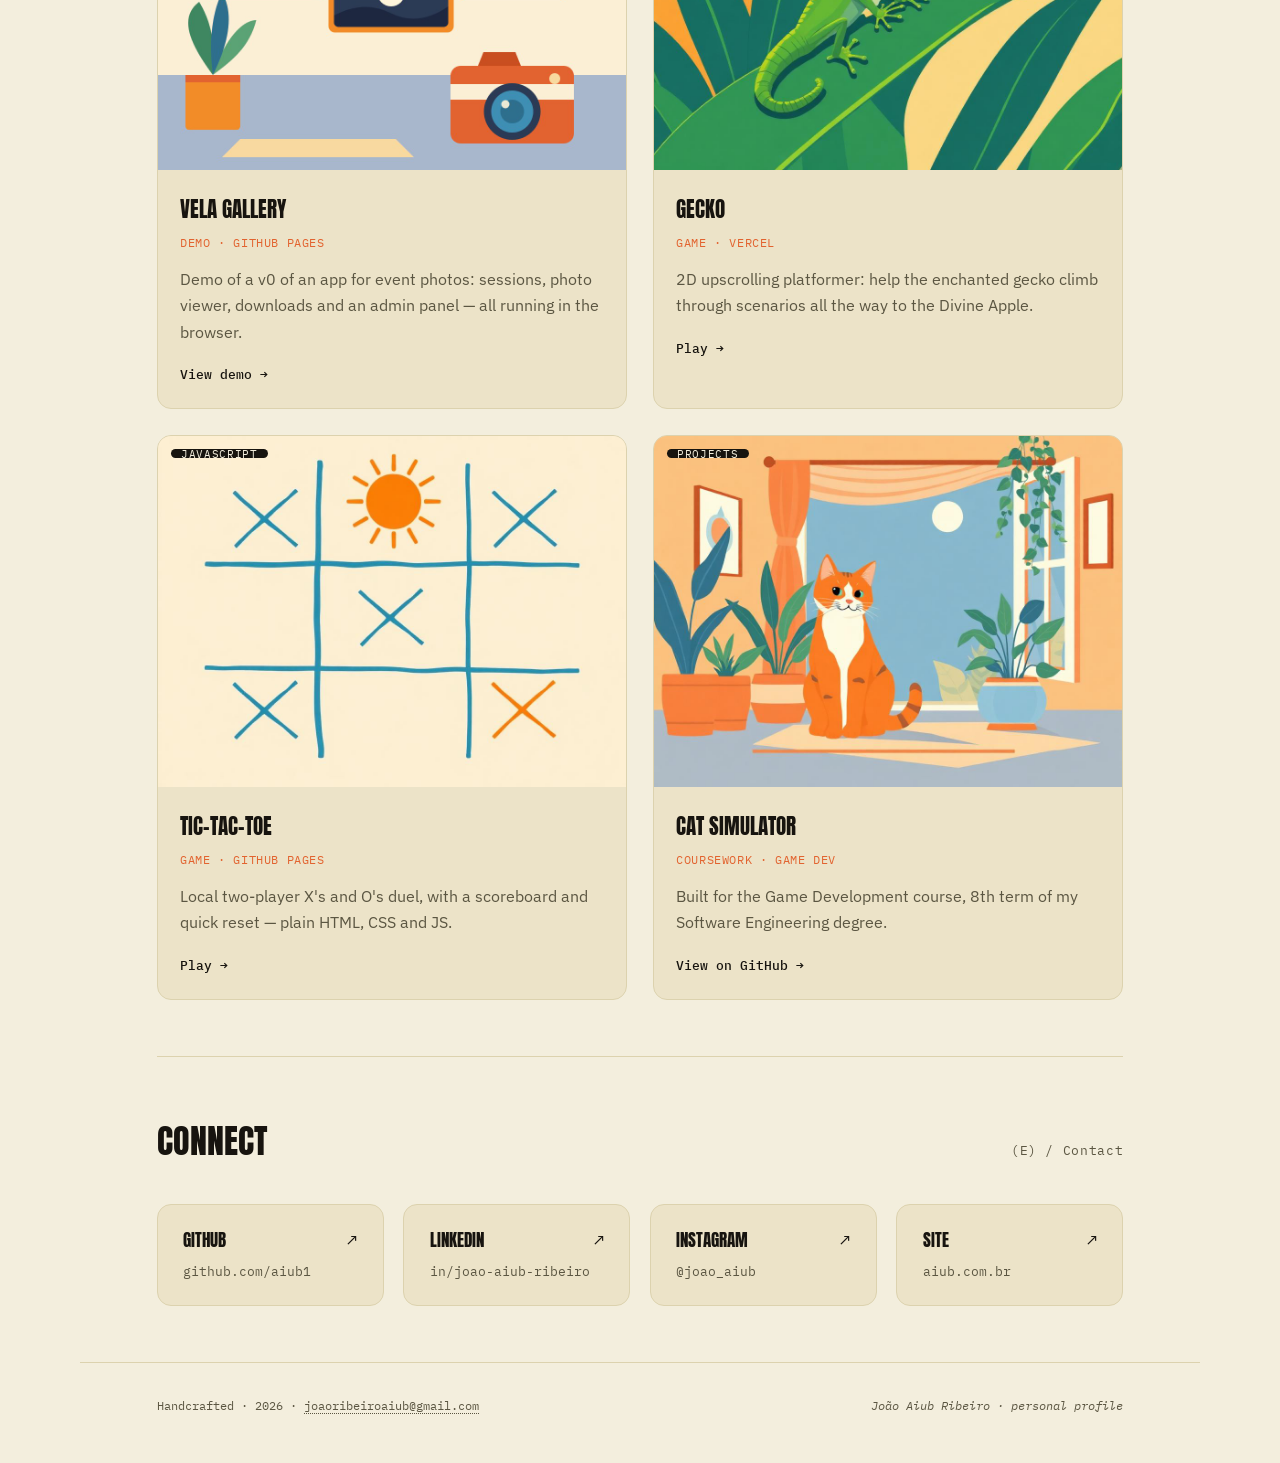
==== commit 42bc105e: "fix: arrow buttons" ====
--- a/index.html
+++ b/index.html
@@ -24,7 +24,7 @@
       <span class="lang-sep">/</span>
       <a href="pt.html">PT-BR</a>
     </div>
-    <a class="nav-link" href="https://github.com/aiub1" target="_blank" rel="noopener">GITHUB <span class="arrow">↗</span></a>
+    <a class="nav-link" href="https://github.com/aiub1" target="_blank" rel="noopener">GITHUB <span class="arrow">↗︎</span></a>
   </div>
 </header>
 
@@ -227,19 +227,19 @@
 
     <div class="grid-4">
       <a class="contact-card" href="https://github.com/aiub1" target="_blank" rel="noopener">
-        <span class="contact-title">GitHub<span class="arrow">↗</span></span>
+        <span class="contact-title">GitHub<span class="arrow">↗︎</span></span>
         <span class="contact-meta">github.com/aiub1</span>
       </a>
       <a class="contact-card" href="https://www.linkedin.com/in/joao-aiub-ribeiro-6a6522212/?locale=en-US" target="_blank" rel="noopener">
-        <span class="contact-title">LinkedIn<span class="arrow">↗</span></span>
+        <span class="contact-title">LinkedIn<span class="arrow">↗︎</span></span>
         <span class="contact-meta">in/joao-aiub-ribeiro</span>
       </a>
       <a class="contact-card" href="https://instagram.com/joao_aiub" target="_blank" rel="noopener">
-        <span class="contact-title">Instagram<span class="arrow">↗</span></span>
+        <span class="contact-title">Instagram<span class="arrow">↗︎</span></span>
         <span class="contact-meta">@joao_aiub</span>
       </a>
       <a class="contact-card" href="#top">
-        <span class="contact-title">Site<span class="arrow">↗</span></span>
+        <span class="contact-title">Site<span class="arrow">↗︎</span></span>
         <span class="contact-meta">aiub.com.br</span>
       </a>
     </div>
--- a/style.css
+++ b/style.css
@@ -29,7 +29,7 @@
 
 a { color: inherit; }
 
-.arrow { display: inline-block; transition: transform 0.15s ease; }
+.arrow { display: inline-block; font-variant-emoji: text; font-family: var(--font-mono); transition: transform 0.15s ease; }
 a:hover .arrow { transform: translateX(3px); }
 
 /* Nav */
@@ -276,8 +276,8 @@
 .work-list strong { color: var(--ink); font-weight: 600; }
 
 /* Grids */
-.grid-2 { display: grid; grid-template-columns: 1fr 1fr; gap: 1.6rem; }
-.grid-4 { display: grid; grid-template-columns: repeat(4, 1fr); gap: 1.2rem; }
+.grid-2 { display: grid; grid-template-columns: repeat(2, minmax(0, 1fr)); gap: 1.6rem; }
+.grid-4 { display: grid; grid-template-columns: repeat(4, minmax(0, 1fr)); gap: 1.2rem; }
 
 .stack-grid { display: grid; grid-template-columns: repeat(auto-fit, minmax(240px, 1fr)); gap: 1.2rem; }
 .stack-grid .card { padding: 1.4rem; }
@@ -312,7 +312,7 @@
 /* Projects */
 .projects-grid {
   display: grid;
-  grid-template-columns: repeat(auto-fit, minmax(280px, 1fr));
+  grid-template-columns: repeat(2, 1fr);
   gap: 1.6rem;
 }
 
@@ -407,7 +407,7 @@
   justify-content: space-between;
   align-items: center;
 }
-.contact-meta { font-family: var(--font-mono); font-size: 0.8rem; color: var(--ink-soft); }
+.contact-meta { font-family: var(--font-mono); font-size: 0.8rem; color: var(--ink-soft); overflow-wrap: anywhere; }
 
 /* Footer */
 .footer {
@@ -430,6 +430,12 @@
 @media (max-width: 860px) {
   .hero { grid-template-columns: 1fr; padding-top: 3rem; }
   .hero-figure { max-width: 380px; }
-  .grid-2, .grid-4 { grid-template-columns: 1fr 1fr; }
+  .grid-2, .grid-4 { grid-template-columns: repeat(2, minmax(0, 1fr)); }
   .timeline-item { grid-template-columns: 1fr; gap: 0.5rem; }
 }
+
+@media (max-width: 640px) {
+  .projects-grid { grid-template-columns: 1fr; }
+  .contact-card { padding: 1.1rem; }
+  .contact-meta { font-size: 0.72rem; }
+}
